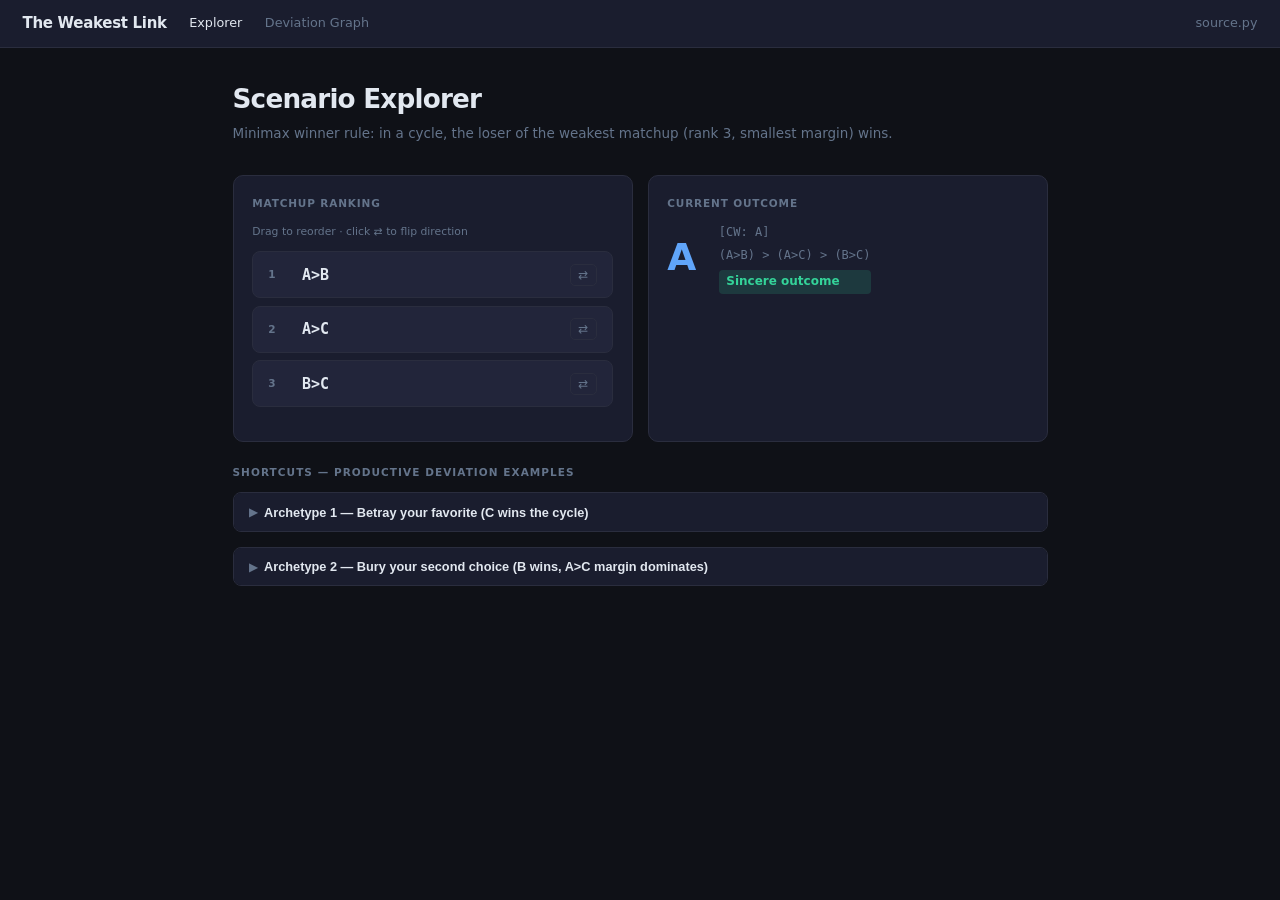
==== index.html @ 1fdecaee "feat: add graph visualization for minimax outcomes - Implemented a new HTML page (graph.html) for di" ====
<!DOCTYPE html>
<html lang="en">
<head>
  <meta charset="UTF-8">
  <meta name="viewport" content="width=device-width, initial-scale=1.0">
  <title>The Weakest Link — Minimax Pairwise Voting</title>
  <link rel="stylesheet" href="style.css">
  <style>
    .config-grid {
      display: grid;
      grid-template-columns: 1fr 1fr;
      gap: 1rem;
      margin-bottom: 1.5rem;
    }
    @media (max-width: 600px) {
      .config-grid { grid-template-columns: 1fr; }
    }
    .state-card {
      background: var(--surface);
      border: 1px solid var(--border);
      border-radius: 10px;
      padding: 1.25rem;
    }
    .matchup-section {
      background: var(--surface);
      border: 1px solid var(--border);
      border-radius: 10px;
      padding: 1.25rem;
    }
    .drag-hint {
      font-size: 0.72rem;
      color: var(--muted);
      margin-bottom: 0.75rem;
    }
  </style>
</head>
<body>

<nav>
  <a href="index.html" class="site-title">The Weakest Link</a>
  <a href="index.html" class="active">Explorer</a>
  <a href="graph.html">Deviation Graph</a>
  <span class="spacer"></span>
  <a href="minimax_graph_test.py" target="_blank">source.py</a>
</nav>

<div class="container">

  <div class="page-header">
    <h1>Scenario Explorer</h1>
    <p class="subtitle">Minimax winner rule: in a cycle, the loser of the weakest matchup (rank 3, smallest margin) wins.</p>
  </div>

  <div class="config-grid">

    <!-- Matchup configurator -->
    <div class="matchup-section">
      <div class="card-title">Matchup ranking</div>
      <p class="drag-hint">Drag to reorder · click ⇄ to flip direction</p>
      <div id="matchup-list" class="matchup-list"></div>
    </div>

    <!-- State panel -->
    <div class="state-card">
      <div class="card-title">Current outcome</div>
      <div class="state-panel">
        <div id="winner-display" class="winner-display a">A</div>
        <div class="state-meta">
          <span id="state-cycle" class="state-tag">[cycle]</span>
          <span id="state-desc" class="state-tag"></span>
          <span id="sincere-tag" class="sincere-tag yes">Sincere outcome</span>
        </div>
      </div>
    </div>

  </div>

  <!-- Shortcuts -->
  <div class="section-heading">Shortcuts — productive deviation examples</div>
  <div id="shortcuts-container"></div>

  <!-- Deviation panel -->
  <div id="deviation-section">
    <div class="section-heading">Available deviations from current state</div>
    <div class="card">
      <div id="deviation-panel"></div>
    </div>
    <div id="callout" class="callout">
      <strong>No multi-step deviation ever helps</strong> — if no single-step deviation is profitable, no chain of deviations leads to a better outcome either.
    </div>
  </div>

</div>

<script type="module" src="explorer.js"></script>
</body>
</html>
---- style.css ----
:root {
  --bg: #0f1117;
  --surface: #1a1d2e;
  --surface2: #22253a;
  --border: #2a2d3e;
  --text: #e2e8f0;
  --muted: #64748b;
  --a: #60a5fa;
  --b: #fbbf24;
  --c: #f87171;
  --green: #34d399;
  --yellow: #fde68a;
  --win-bg-a: rgba(96, 165, 250, 0.08);
  --win-bg-b: rgba(251, 191, 36, 0.08);
  --win-bg-c: rgba(248, 113, 113, 0.08);
  --accent: #818cf8;
}

*, *::before, *::after { box-sizing: border-box; margin: 0; padding: 0; }

html { font-size: 15px; }

body {
  background: var(--bg);
  color: var(--text);
  font-family: 'Inter', system-ui, -apple-system, sans-serif;
  line-height: 1.6;
  min-height: 100vh;
}

/* ── Nav ── */
nav {
  display: flex;
  align-items: center;
  gap: 1.5rem;
  padding: 0.75rem 1.5rem;
  background: var(--surface);
  border-bottom: 1px solid var(--border);
  font-size: 0.85rem;
}

nav .site-title {
  font-weight: 700;
  font-size: 1rem;
  color: var(--text);
  text-decoration: none;
  letter-spacing: -0.02em;
}

nav a {
  color: var(--muted);
  text-decoration: none;
  transition: color 0.15s;
}

nav a:hover, nav a.active { color: var(--text); }

nav .spacer { flex: 1; }

/* ── Layout ── */
.container {
  max-width: 860px;
  margin: 0 auto;
  padding: 2rem 1.5rem;
}

/* ── Header ── */
.page-header {
  margin-bottom: 2rem;
}

.page-header h1 {
  font-size: 1.75rem;
  font-weight: 800;
  letter-spacing: -0.03em;
  margin-bottom: 0.25rem;
}

.page-header .subtitle {
  color: var(--muted);
  font-size: 0.9rem;
}

/* ── Cards ── */
.card {
  background: var(--surface);
  border: 1px solid var(--border);
  border-radius: 10px;
  padding: 1.25rem;
  margin-bottom: 1rem;
}

.card-title {
  font-size: 0.7rem;
  font-weight: 600;
  text-transform: uppercase;
  letter-spacing: 0.08em;
  color: var(--muted);
  margin-bottom: 0.75rem;
}

/* ── Matchup cards ── */
.matchup-list {
  display: flex;
  flex-direction: column;
  gap: 0.5rem;
  margin-bottom: 1rem;
}

.matchup-card {
  display: flex;
  align-items: center;
  gap: 0.75rem;
  background: var(--surface2);
  border: 1px solid var(--border);
  border-radius: 8px;
  padding: 0.7rem 1rem;
  cursor: grab;
  user-select: none;
  transition: border-color 0.15s, box-shadow 0.15s, opacity 0.15s;
}

.matchup-card:hover { border-color: var(--accent); }
.matchup-card.dragging { opacity: 0.4; cursor: grabbing; }
.matchup-card.drag-over { border-color: var(--green); box-shadow: 0 0 0 2px rgba(52,211,153,0.2); }

.rank-badge {
  font-size: 0.7rem;
  font-weight: 700;
  color: var(--muted);
  min-width: 1.5rem;
}

.matchup-label {
  flex: 1;
  font-family: 'Fira Mono', 'Cascadia Code', monospace;
  font-size: 1rem;
  font-weight: 600;
}

.flip-btn {
  background: none;
  border: 1px solid var(--border);
  border-radius: 5px;
  color: var(--muted);
  padding: 0.2rem 0.5rem;
  font-size: 0.8rem;
  cursor: pointer;
  transition: background 0.15s, color 0.15s;
  font-family: inherit;
}

.flip-btn:hover { background: var(--border); color: var(--text); }

/* ── State panel ── */
.state-panel {
  display: flex;
  align-items: center;
  gap: 1.5rem;
  flex-wrap: wrap;
}

.winner-display {
  font-size: 2.5rem;
  font-weight: 900;
  line-height: 1;
}

.winner-display.a { color: var(--a); }
.winner-display.b { color: var(--b); }
.winner-display.c { color: var(--c); }

.state-meta {
  display: flex;
  flex-direction: column;
  gap: 0.3rem;
}

.state-tag {
  font-size: 0.8rem;
  color: var(--muted);
  font-family: monospace;
}

.sincere-tag {
  font-size: 0.8rem;
  padding: 0.15rem 0.5rem;
  border-radius: 4px;
  display: inline-block;
  font-weight: 600;
}

.sincere-tag.yes { background: rgba(52,211,153,0.15); color: var(--green); }
.sincere-tag.no  { background: rgba(248,113,113,0.15); color: var(--c); }

/* ── Candidate colors ── */
.cand-a { color: var(--a); }
.cand-b { color: var(--b); }
.cand-c { color: var(--c); }

/* ── Shortcuts accordion ── */
.accordion {
  border: 1px solid var(--border);
  border-radius: 8px;
  overflow: hidden;
  margin-bottom: 1rem;
}

.accordion-header {
  display: flex;
  align-items: center;
  gap: 0.5rem;
  padding: 0.75rem 1rem;
  background: var(--surface);
  cursor: pointer;
  font-size: 0.85rem;
  font-weight: 600;
  border: none;
  width: 100%;
  text-align: left;
  color: var(--text);
  transition: background 0.15s;
}

.accordion-header:hover { background: var(--surface2); }

.accordion-header .chevron {
  transition: transform 0.2s;
  font-size: 0.7rem;
  color: var(--muted);
}

.accordion-header.open .chevron { transform: rotate(90deg); }

.accordion-body {
  display: none;
  padding: 0.75rem 1rem;
  background: var(--surface2);
  border-top: 1px solid var(--border);
  gap: 0.4rem;
  flex-direction: column;
}

.accordion-body.open { display: flex; }

.shortcut-btn {
  background: none;
  border: 1px solid var(--border);
  border-radius: 6px;
  color: var(--text);
  padding: 0.4rem 0.75rem;
  font-family: 'Fira Mono', monospace;
  font-size: 0.8rem;
  cursor: pointer;
  text-align: left;
  transition: background 0.15s, border-color 0.15s;
}

.shortcut-btn:hover { background: var(--border); border-color: var(--accent); }

/* ── Deviation panel ── */
.dev-section { margin-bottom: 1.25rem; }

.dev-section-title {
  font-size: 0.75rem;
  font-weight: 700;
  text-transform: uppercase;
  letter-spacing: 0.06em;
  color: var(--muted);
  margin-bottom: 0.5rem;
  padding-bottom: 0.3rem;
  border-bottom: 1px solid var(--border);
}

.dev-row {
  display: grid;
  grid-template-columns: 9rem 1fr 3rem 2rem;
  align-items: center;
  gap: 0.5rem;
  padding: 0.4rem 0.5rem;
  border-radius: 5px;
  font-size: 0.8rem;
  transition: background 0.1s;
}

.dev-row:hover { background: var(--surface2); }

.dev-row.profitable {
  background: rgba(129, 140, 248, 0.06);
}

.dev-row.profitable:hover {
  background: rgba(129, 140, 248, 0.12);
}

.dev-label {
  font-family: 'Fira Mono', monospace;
  color: var(--muted);
  font-size: 0.75rem;
}

.dev-desc {
  font-family: 'Fira Mono', monospace;
  font-size: 0.75rem;
  color: var(--text);
}

.dev-winner {
  font-weight: 700;
  font-size: 0.85rem;
  text-align: center;
}

.dev-tag {
  font-size: 0.65rem;
  font-weight: 700;
  padding: 0.1rem 0.35rem;
  border-radius: 4px;
  text-align: center;
}

.tag-min { background: var(--accent); color: #fff; }
.tag-more { background: var(--surface2); color: var(--muted); border: 1px solid var(--border); }
.tag-star { color: var(--green); font-size: 0.9rem; }
.tag-dot  { color: var(--b); }
.tag-down { color: var(--muted); }

/* ── Callout ── */
.callout {
  background: rgba(129, 140, 248, 0.08);
  border: 1px solid rgba(129, 140, 248, 0.25);
  border-radius: 8px;
  padding: 0.85rem 1rem;
  font-size: 0.82rem;
  color: var(--text);
  margin-top: 1rem;
}

.callout strong { color: var(--accent); }

/* ── No deviation message ── */
.no-dev-msg {
  color: var(--muted);
  font-size: 0.85rem;
  font-style: italic;
  padding: 1rem 0;
}

/* ── Section headings ── */
.section-heading {
  font-size: 0.7rem;
  font-weight: 700;
  text-transform: uppercase;
  letter-spacing: 0.1em;
  color: var(--muted);
  margin: 1.5rem 0 0.75rem;
}

/* ── Graph page ── */
#graph-container {
  width: 100%;
  height: calc(100vh - 120px);
  position: relative;
}

#graph-svg {
  width: 100%;
  height: 100%;
}

.graph-toolbar {
  display: flex;
  align-items: center;
  gap: 0.75rem;
  padding: 0.6rem 1rem;
  background: var(--surface);
  border-bottom: 1px solid var(--border);
}

.toolbar-btn {
  background: var(--surface2);
  border: 1px solid var(--border);
  border-radius: 6px;
  color: var(--text);
  padding: 0.35rem 0.75rem;
  font-size: 0.8rem;
  cursor: pointer;
  font-family: inherit;
  transition: background 0.15s, border-color 0.15s;
}

.toolbar-btn:hover { border-color: var(--accent); }
.toolbar-btn.active { background: var(--accent); border-color: var(--accent); color: #fff; }

/* ── Tooltip (pinned bottom-right, non-intrusive) ── */
#tooltip {
  position: fixed;
  right: 1rem;
  bottom: 1.25rem;
  width: 210px;
  background: rgba(15, 17, 23, 0.82);
  backdrop-filter: blur(6px);
  -webkit-backdrop-filter: blur(6px);
  border: 1px solid var(--border);
  border-radius: 8px;
  padding: 0.55rem 0.75rem;
  pointer-events: none;
  z-index: 50;
  display: none;
}

#tooltip .tt-desc {
  font-family: monospace;
  font-size: 0.7rem;
  color: var(--muted);
  margin-bottom: 0.25rem;
  white-space: nowrap;
  overflow: hidden;
  text-overflow: ellipsis;
}

#tooltip .tt-winner {
  font-size: 0.85rem;
  font-weight: 700;
  margin-bottom: 0.3rem;
}

#tooltip .tt-devs {
  border-top: 1px solid var(--border);
  padding-top: 0.3rem;
  margin-top: 0.3rem;
  font-size: 0.7rem;
  display: flex;
  flex-direction: column;
  gap: 0.15rem;
  line-height: 1.4;
}

/* ── Legend ── */
.legend {
  display: flex;
  align-items: center;
  gap: 1rem;
  font-size: 0.75rem;
  color: var(--muted);
}

.legend-item {
  display: flex;
  align-items: center;
  gap: 0.35rem;
}

.legend-dot {
  width: 10px;
  height: 10px;
  border-radius: 50%;
}

.legend-diamond {
  width: 10px;
  height: 10px;
  transform: rotate(45deg);
}

/* ── Responsive ── */
@media (max-width: 600px) {
  .dev-row {
    grid-template-columns: 7rem 1fr 2.5rem 1.5rem;
    font-size: 0.72rem;
  }
}
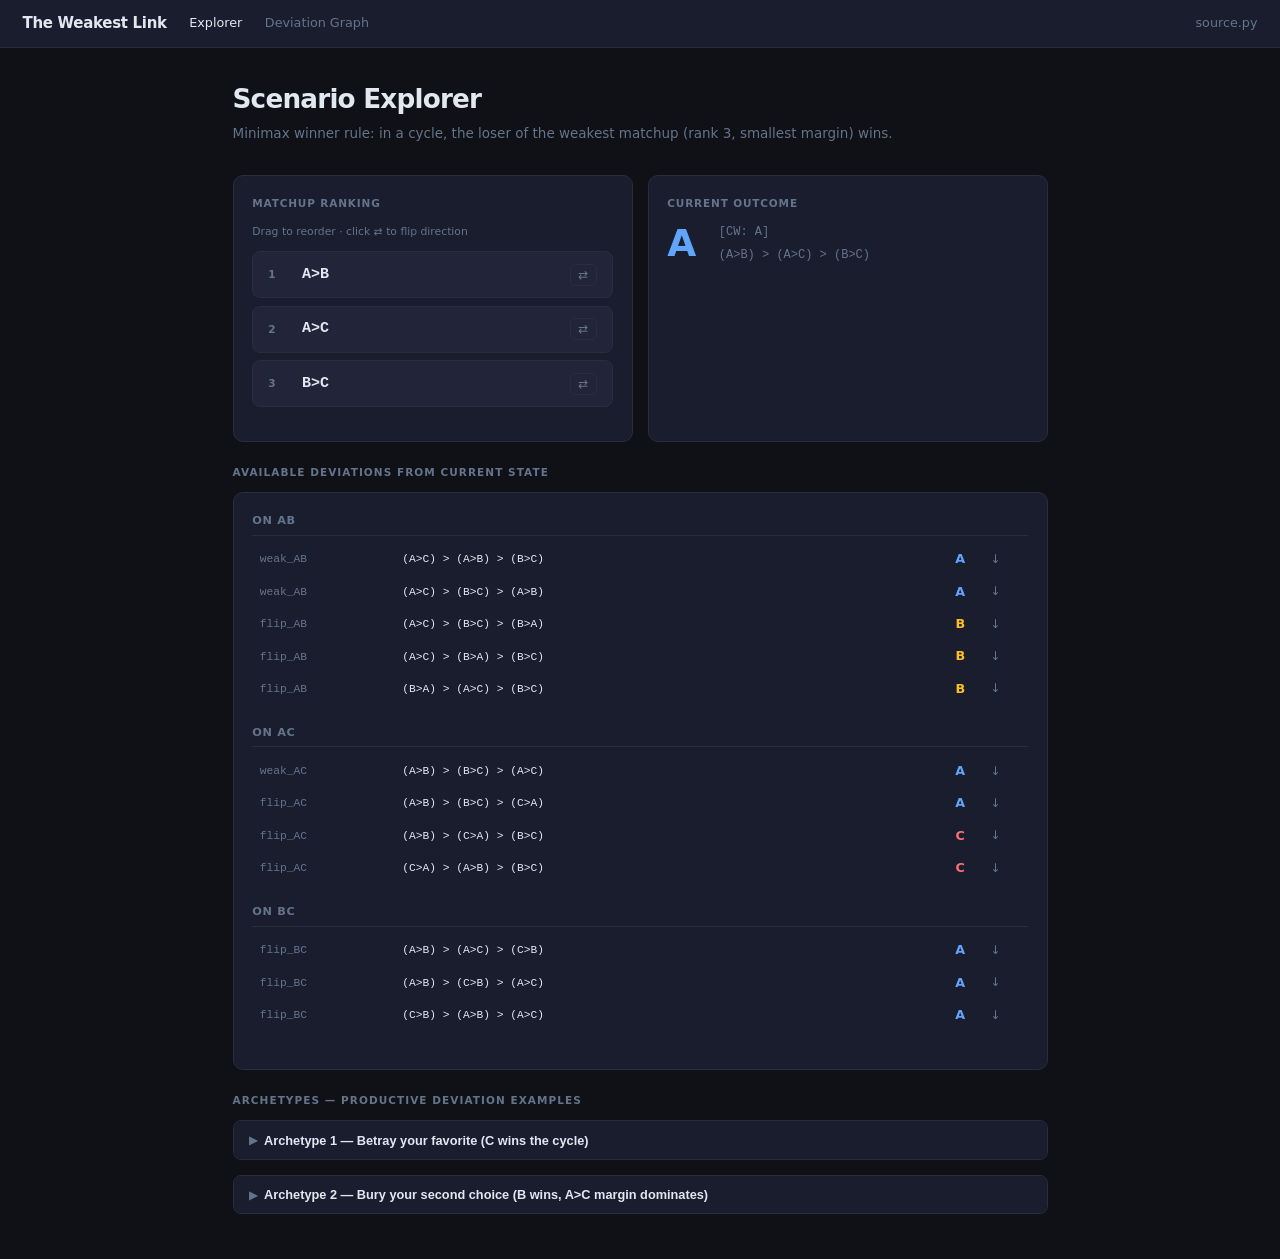
==== commit 568d85cc: "feat: remove sincere outcome display and reorganize shortcuts section in HTML" ====
--- a/index.html
+++ b/index.html
@@ -68,16 +68,11 @@
         <div class="state-meta">
           <span id="state-cycle" class="state-tag">[cycle]</span>
           <span id="state-desc" class="state-tag"></span>
-          <span id="sincere-tag" class="sincere-tag yes">Sincere outcome</span>
         </div>
       </div>
     </div>
 
   </div>
-
-  <!-- Shortcuts -->
-  <div class="section-heading">Shortcuts — productive deviation examples</div>
-  <div id="shortcuts-container"></div>
 
   <!-- Deviation panel -->
   <div id="deviation-section">
@@ -90,6 +85,10 @@
     </div>
   </div>
 
+  <!-- Archetypes -->
+  <div class="section-heading">Archetypes — productive deviation examples</div>
+  <div id="shortcuts-container"></div>
+
 </div>
 
 <script type="module" src="explorer.js"></script>
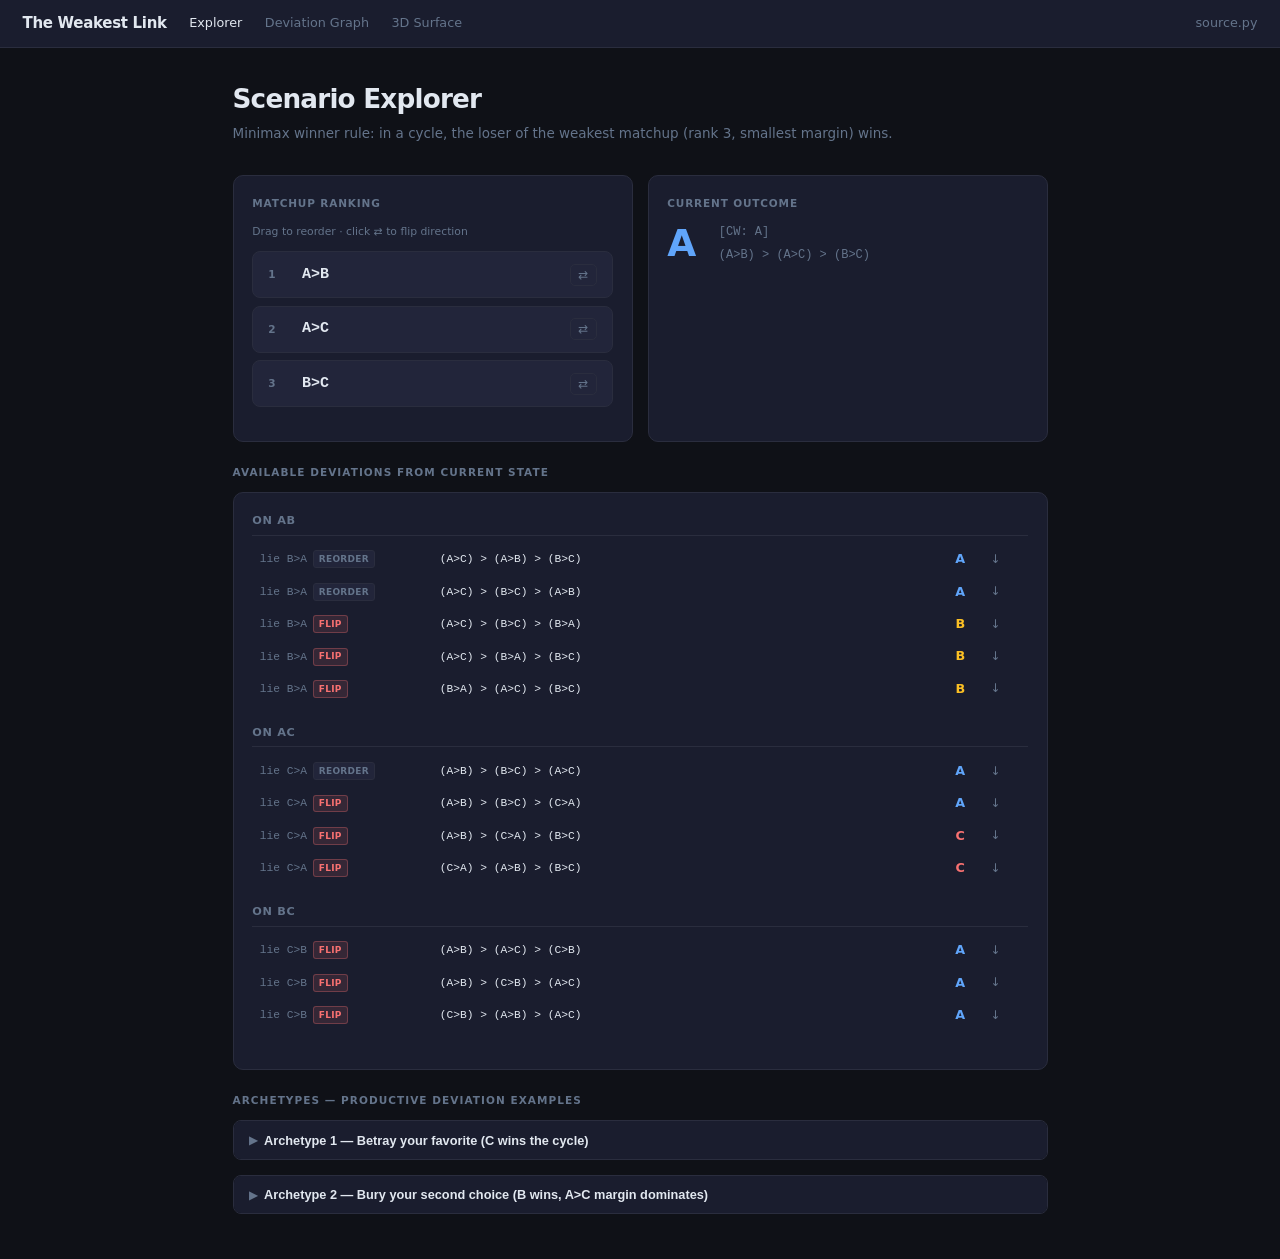
==== commit a1def60c: "Add 3D surface visualization Introduce a new 3D Surface view for the deviation graph: adds 3d.html a" ====
--- a/index.html
+++ b/index.html
@@ -40,6 +40,7 @@
   <a href="index.html" class="site-title">The Weakest Link</a>
   <a href="index.html" class="active">Explorer</a>
   <a href="graph.html">Deviation Graph</a>
+  <a href="3d.html">3D Surface</a>
   <span class="spacer"></span>
   <a href="minimax_graph_test.py" target="_blank">source.py</a>
 </nav>
--- a/style.css
+++ b/style.css
@@ -274,7 +274,7 @@
 
 .dev-row {
   display: grid;
-  grid-template-columns: 9rem 1fr 3rem 2rem;
+  grid-template-columns: 11.5rem 1fr 3rem 2rem;
   align-items: center;
   gap: 0.5rem;
   padding: 0.4rem 0.5rem;
@@ -293,11 +293,30 @@
   background: rgba(129, 140, 248, 0.12);
 }
 
+.dev-label-group {
+  display: flex;
+  align-items: center;
+  gap: 0.4rem;
+}
+
 .dev-label {
   font-family: 'Fira Mono', monospace;
   color: var(--muted);
   font-size: 0.75rem;
 }
+
+.dev-kind {
+  font-size: 0.6rem;
+  font-weight: 700;
+  text-transform: uppercase;
+  letter-spacing: 0.03em;
+  padding: 0.05rem 0.32rem;
+  border-radius: 3px;
+  white-space: nowrap;
+}
+
+.kind-reorder { background: var(--surface2); color: var(--muted); border: 1px solid var(--border); }
+.kind-flip { background: rgba(248, 113, 113, 0.12); color: var(--c); border: 1px solid rgba(248, 113, 113, 0.3); }
 
 .dev-desc {
   font-family: 'Fira Mono', monospace;
@@ -395,15 +414,17 @@
 /* ── Tooltip (pinned bottom-right, non-intrusive) ── */
 #tooltip {
   position: fixed;
-  right: 1rem;
-  bottom: 1.25rem;
-  width: 210px;
-  background: rgba(15, 17, 23, 0.82);
+  right: 1.25rem;
+  bottom: 1.5rem;
+  width: 380px;
+  max-height: 65vh;
+  overflow-y: auto;
+  background: rgba(15, 17, 23, 0.92);
   backdrop-filter: blur(6px);
   -webkit-backdrop-filter: blur(6px);
   border: 1px solid var(--border);
-  border-radius: 8px;
-  padding: 0.55rem 0.75rem;
+  border-radius: 10px;
+  padding: 1rem 1.25rem;
   pointer-events: none;
   z-index: 50;
   display: none;
@@ -411,29 +432,44 @@
 
 #tooltip .tt-desc {
   font-family: monospace;
-  font-size: 0.7rem;
-  color: var(--muted);
-  margin-bottom: 0.25rem;
-  white-space: nowrap;
-  overflow: hidden;
-  text-overflow: ellipsis;
+  font-size: 0.95rem;
+  color: var(--muted);
+  margin-bottom: 0.5rem;
+  white-space: normal;
+  overflow-wrap: break-word;
 }
 
 #tooltip .tt-winner {
-  font-size: 0.85rem;
-  font-weight: 700;
-  margin-bottom: 0.3rem;
+  font-size: 1.25rem;
+  font-weight: 700;
+  margin-bottom: 0.5rem;
 }
 
 #tooltip .tt-devs {
   border-top: 1px solid var(--border);
-  padding-top: 0.3rem;
-  margin-top: 0.3rem;
-  font-size: 0.7rem;
+  padding-top: 0.5rem;
+  margin-top: 0.5rem;
+  font-size: 0.9rem;
   display: flex;
   flex-direction: column;
-  gap: 0.15rem;
-  line-height: 1.4;
+  gap: 0.35rem;
+  line-height: 1.5;
+}
+
+#tooltip .tt-dev-item {
+  display: inline-flex;
+  align-items: center;
+  gap: 0.3rem;
+}
+
+#tooltip .tt-kind {
+  font-size: 0.65rem;
+  font-weight: 700;
+  text-transform: uppercase;
+  letter-spacing: 0.03em;
+  padding: 0.05rem 0.35rem;
+  border-radius: 3px;
+  white-space: nowrap;
 }
 
 /* ── Legend ── */
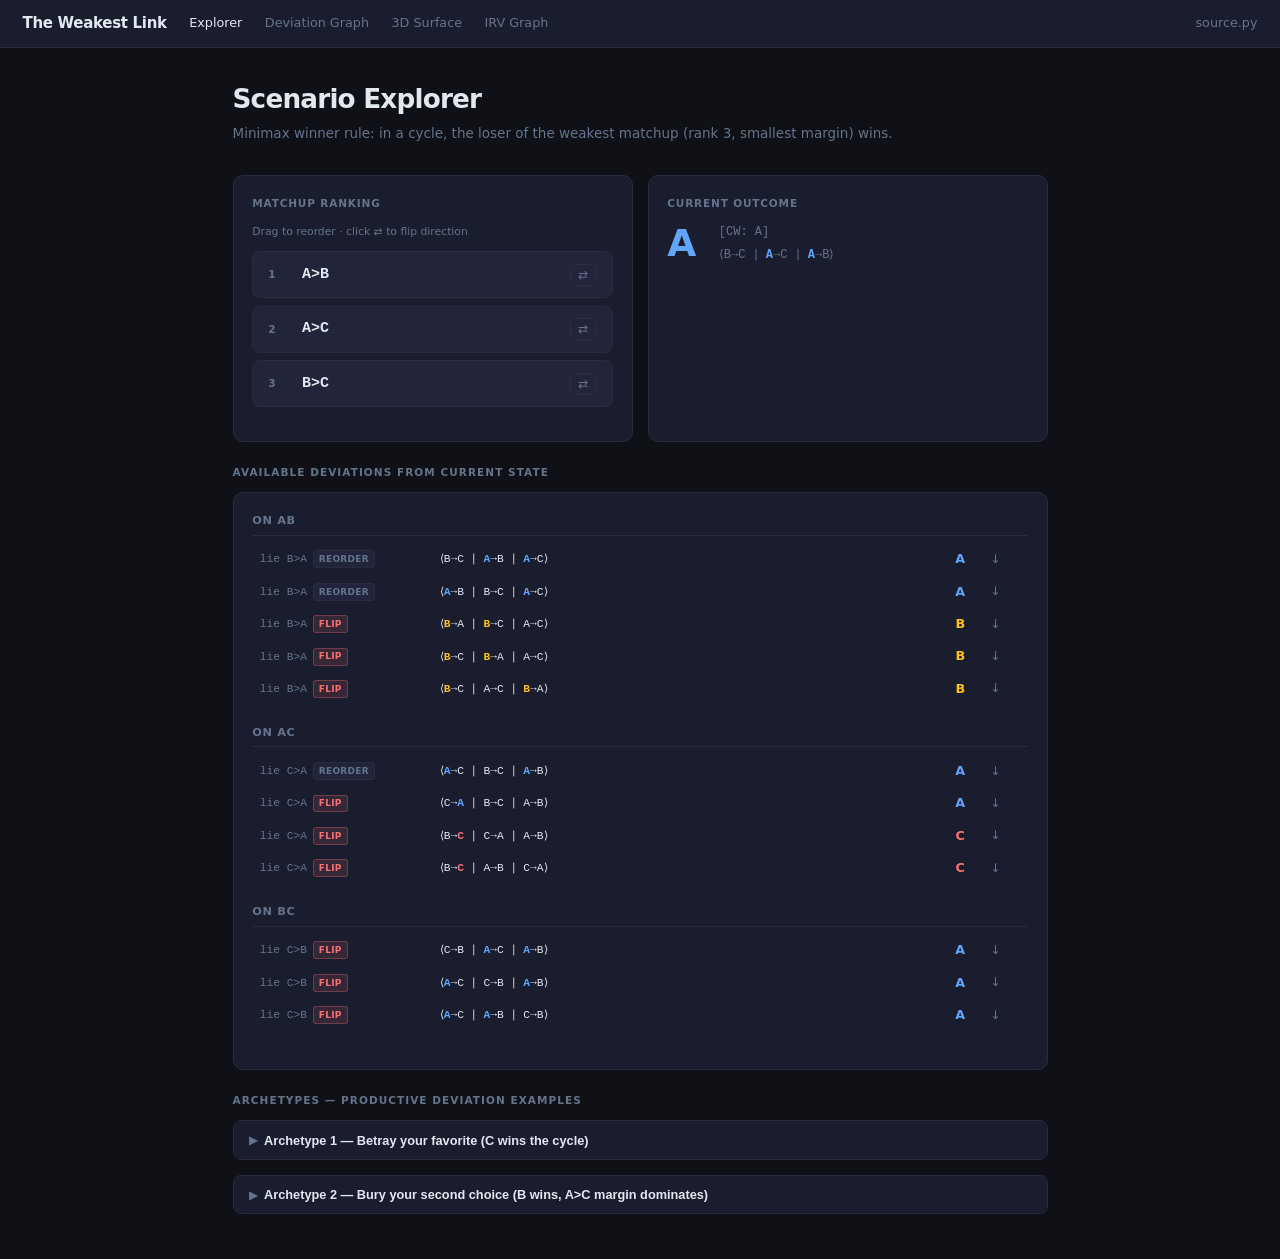
==== commit 5f92296a: "Add IRV deviation graph visualization Implement a complete 3-candidate Instant-Runoff Voting (IRV) d" ====
--- a/index.html
+++ b/index.html
@@ -41,6 +41,7 @@
   <a href="index.html" class="active">Explorer</a>
   <a href="graph.html">Deviation Graph</a>
   <a href="3d.html">3D Surface</a>
+  <a href="IRV.html">IRV Graph</a>
   <span class="spacer"></span>
   <a href="minimax_graph_test.py" target="_blank">source.py</a>
 </nav>
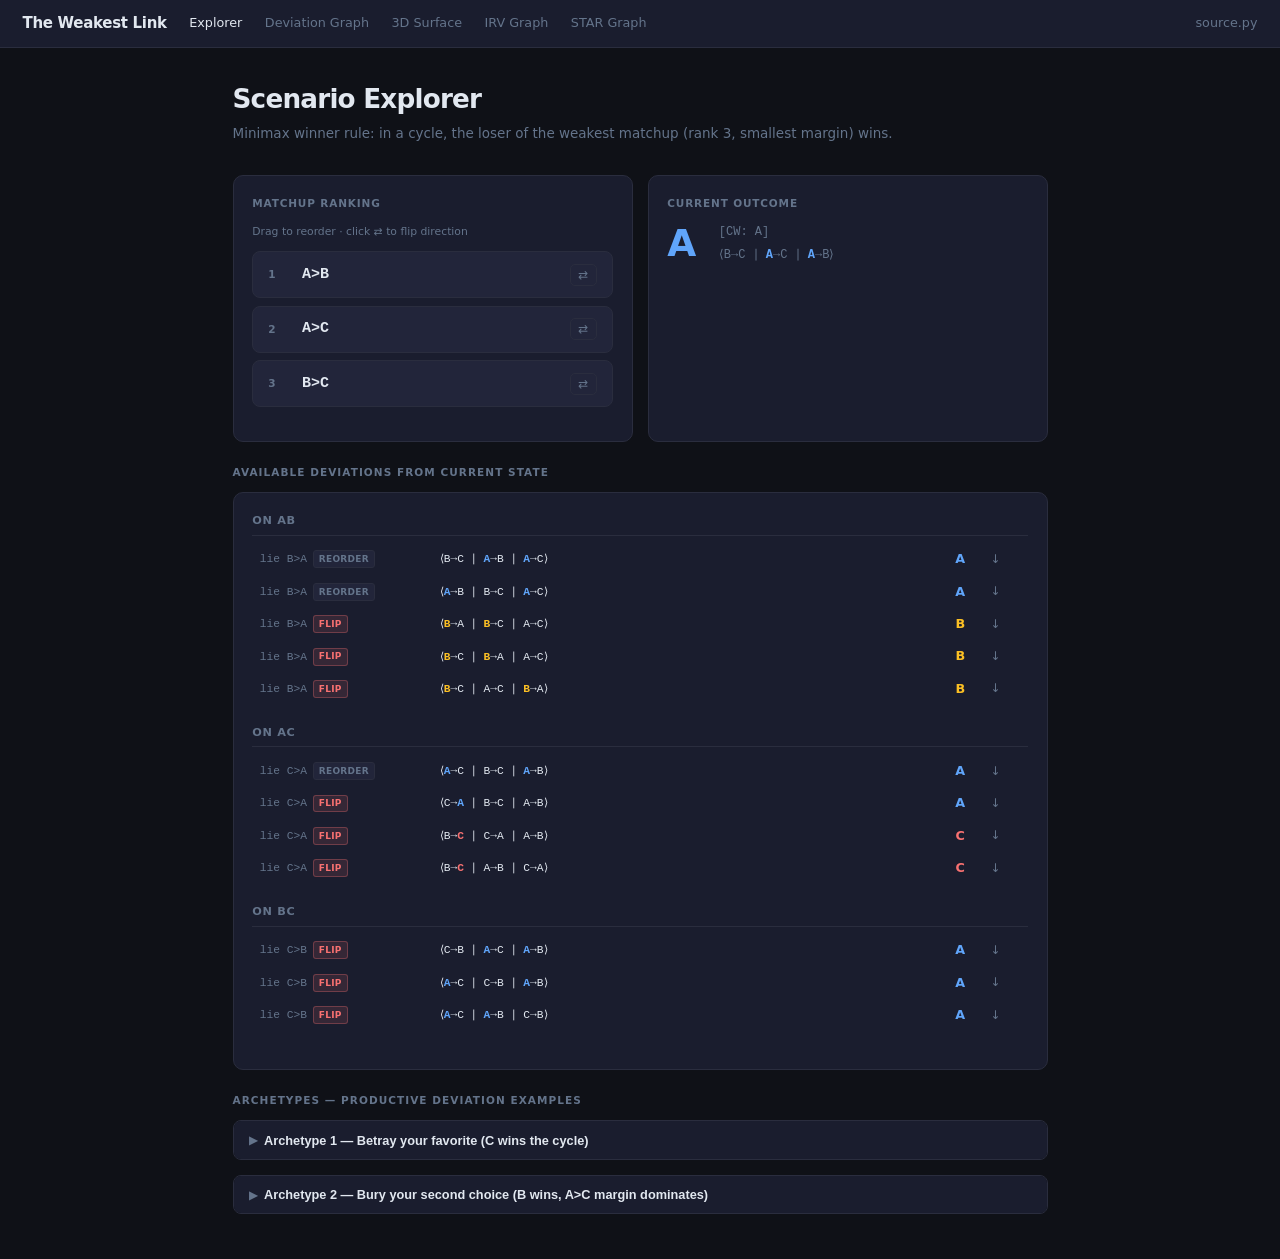
==== commit d25df3a2: "Add STAR voting system deviation graph Implement complete STAR (Score Then Automatic Runoff) voting " ====
--- a/index.html
+++ b/index.html
@@ -42,6 +42,7 @@
   <a href="graph.html">Deviation Graph</a>
   <a href="3d.html">3D Surface</a>
   <a href="IRV.html">IRV Graph</a>
+  <a href="star.html">STAR Graph</a>
   <span class="spacer"></span>
   <a href="minimax_graph_test.py" target="_blank">source.py</a>
 </nav>
--- a/style.css
+++ b/style.css
@@ -376,9 +376,22 @@
 }
 
 /* ── Graph page ── */
+body.graph-page {
+  display: flex;
+  flex-direction: column;
+  height: 100vh;
+  overflow: hidden;
+}
+
+body.graph-page nav,
+body.graph-page .graph-toolbar {
+  flex: 0 0 auto;
+}
+
 #graph-container {
   width: 100%;
-  height: calc(100vh - 120px);
+  flex: 1 1 auto;
+  min-height: 0;
   position: relative;
 }
 
@@ -390,6 +403,7 @@
 .graph-toolbar {
   display: flex;
   align-items: center;
+  flex-wrap: wrap;
   gap: 0.75rem;
   padding: 0.6rem 1rem;
   background: var(--surface);
@@ -476,10 +490,14 @@
 .legend {
   display: flex;
   align-items: center;
+  flex-wrap: wrap;
+  row-gap: 0.4rem;
   gap: 1rem;
   font-size: 0.75rem;
   color: var(--muted);
 }
+
+.legend-toggle-btn { display: none; }
 
 .legend-item {
   display: flex;
@@ -505,4 +523,31 @@
     grid-template-columns: 7rem 1fr 2.5rem 1.5rem;
     font-size: 0.72rem;
   }
-}
+
+  nav {
+    overflow-x: auto;
+    flex-wrap: nowrap;
+    -webkit-overflow-scrolling: touch;
+    scrollbar-width: none;
+  }
+
+  nav::-webkit-scrollbar { display: none; }
+
+  .legend-toggle-btn { display: inline-block; }
+
+  .legend {
+    display: none;
+    width: 100%;
+    flex-basis: 100%;
+  }
+
+  .legend.open { display: flex; }
+
+  #tooltip {
+    left: 0.75rem;
+    right: 0.75rem;
+    bottom: 0.75rem;
+    width: auto;
+    max-height: 50vh;
+  }
+}
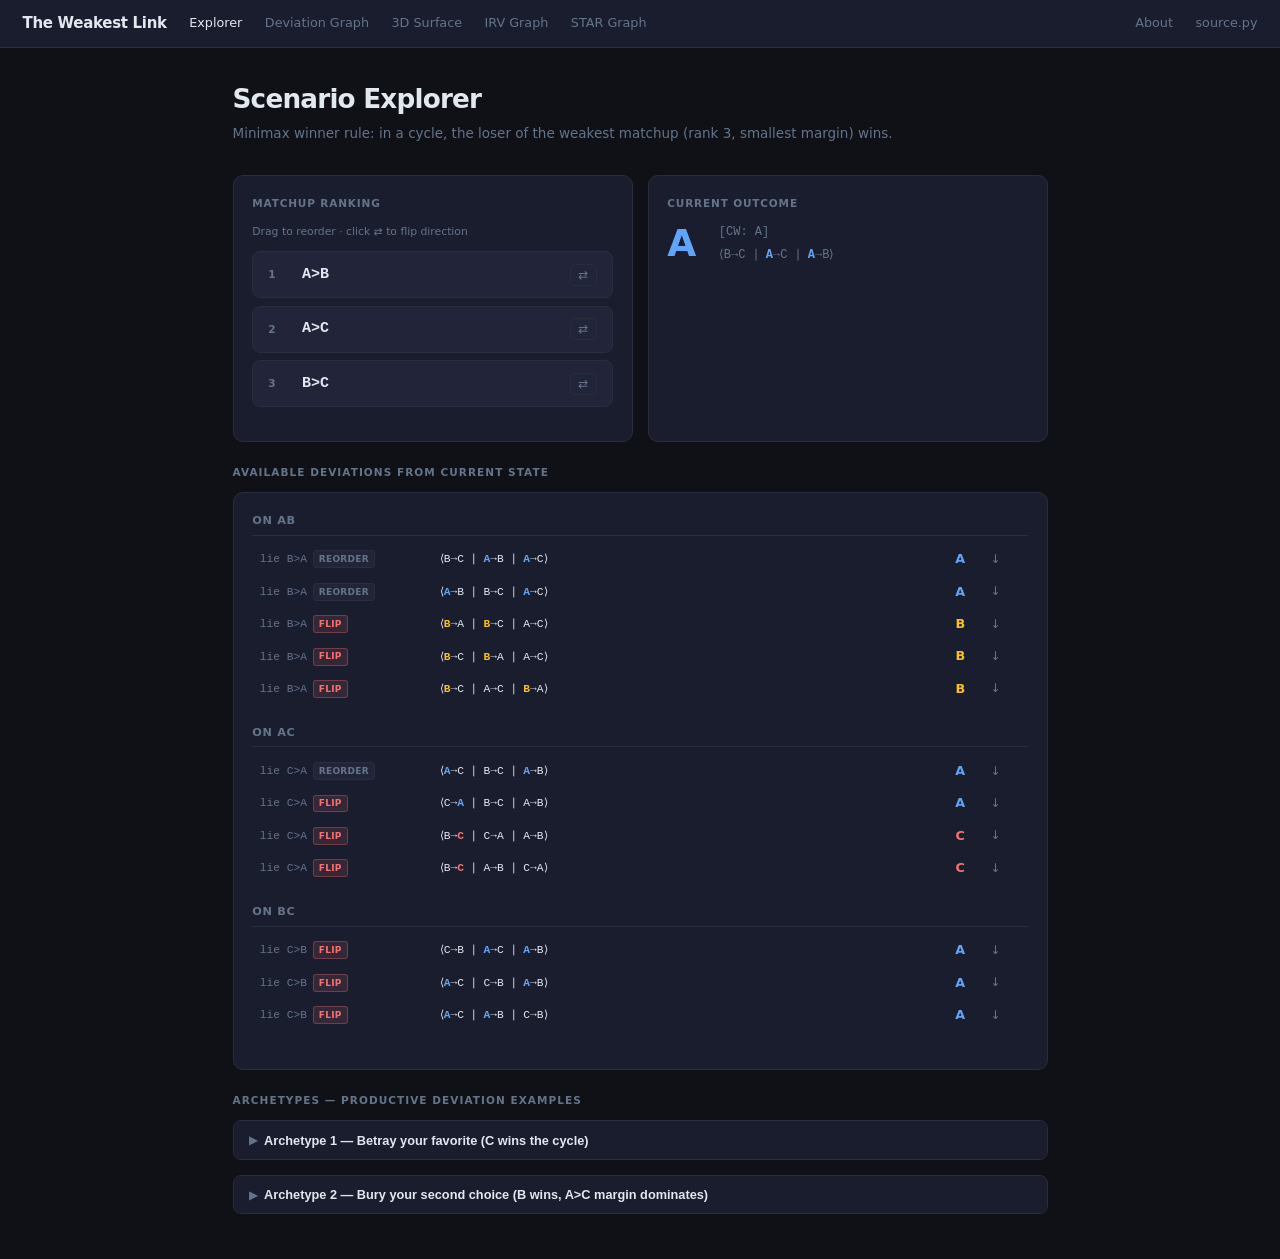
==== commit 42153475: "Add About page and sitewide nav link Introduces a new `about.html` page explaining the Minimax/Condo" ====
--- a/index.html
+++ b/index.html
@@ -44,6 +44,7 @@
   <a href="IRV.html">IRV Graph</a>
   <a href="star.html">STAR Graph</a>
   <span class="spacer"></span>
+  <a href="about.html">About</a>
   <a href="minimax_graph_test.py" target="_blank">source.py</a>
 </nav>
 
